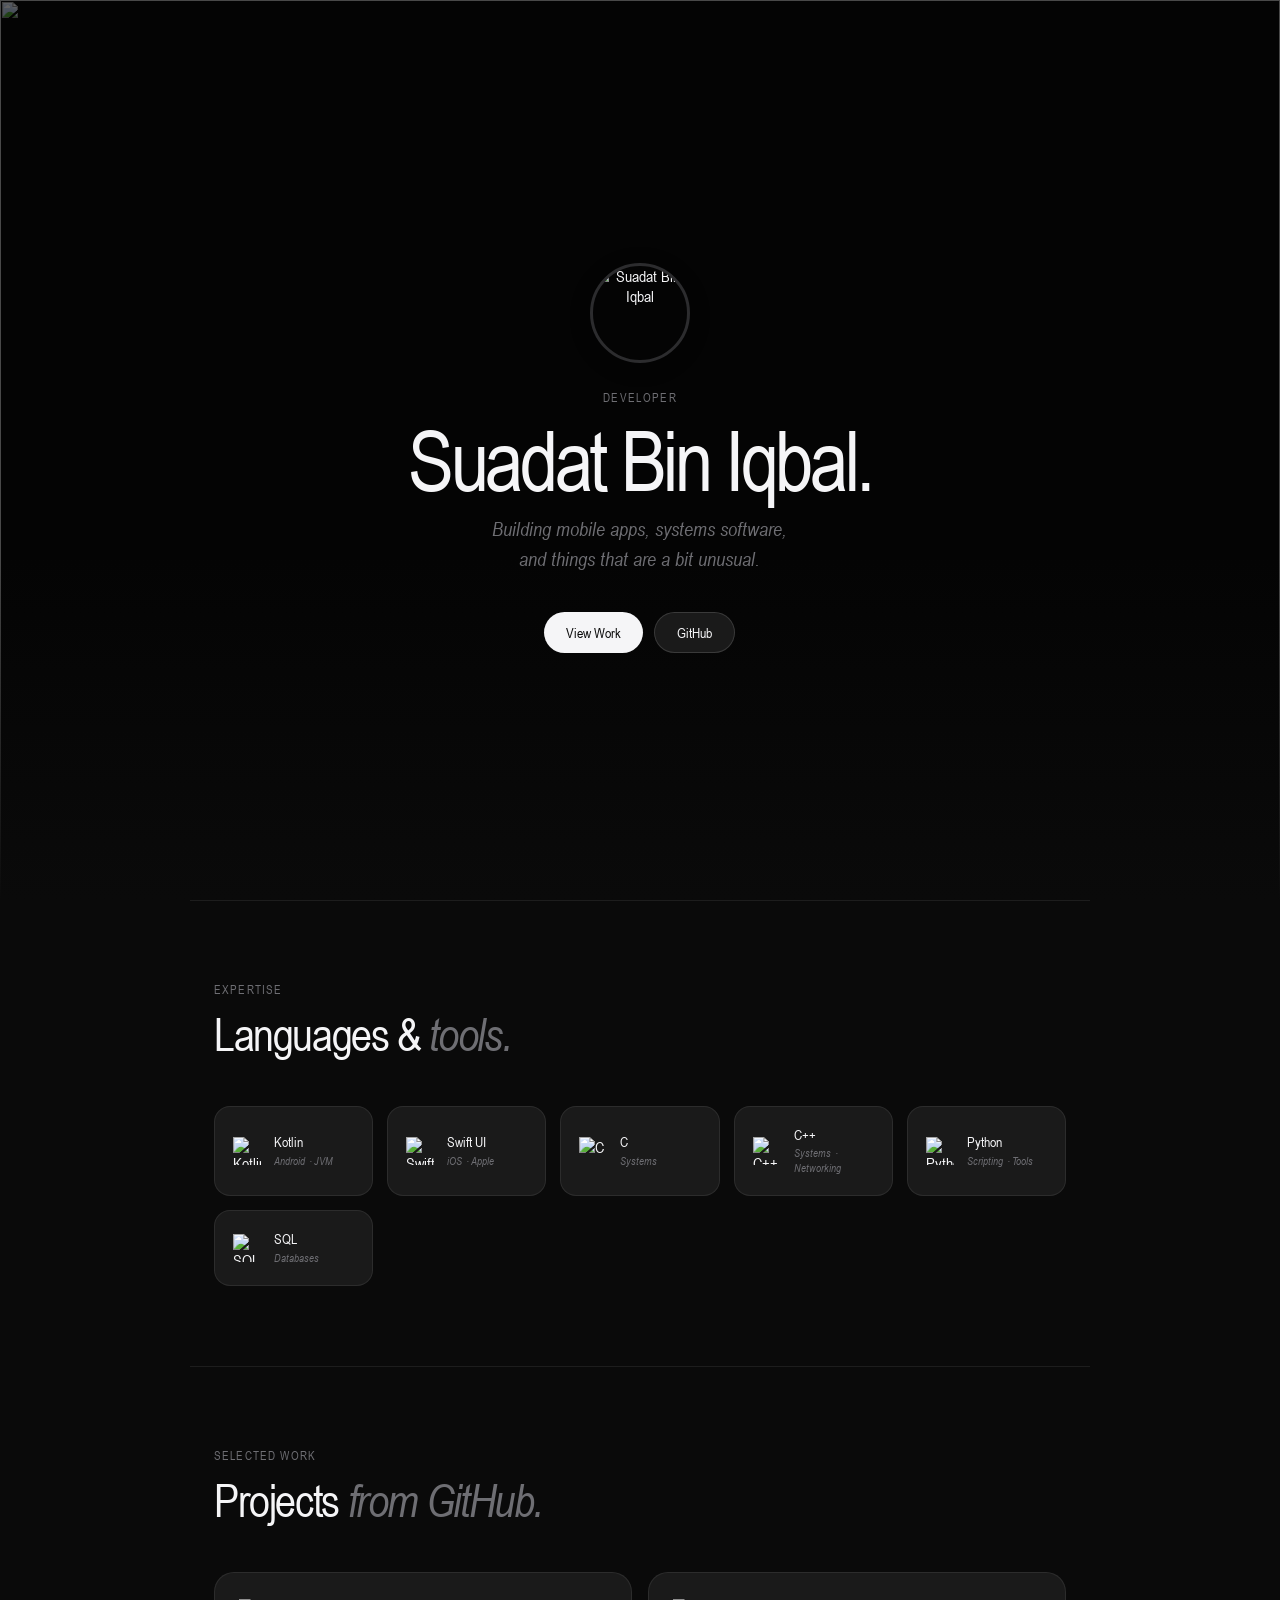
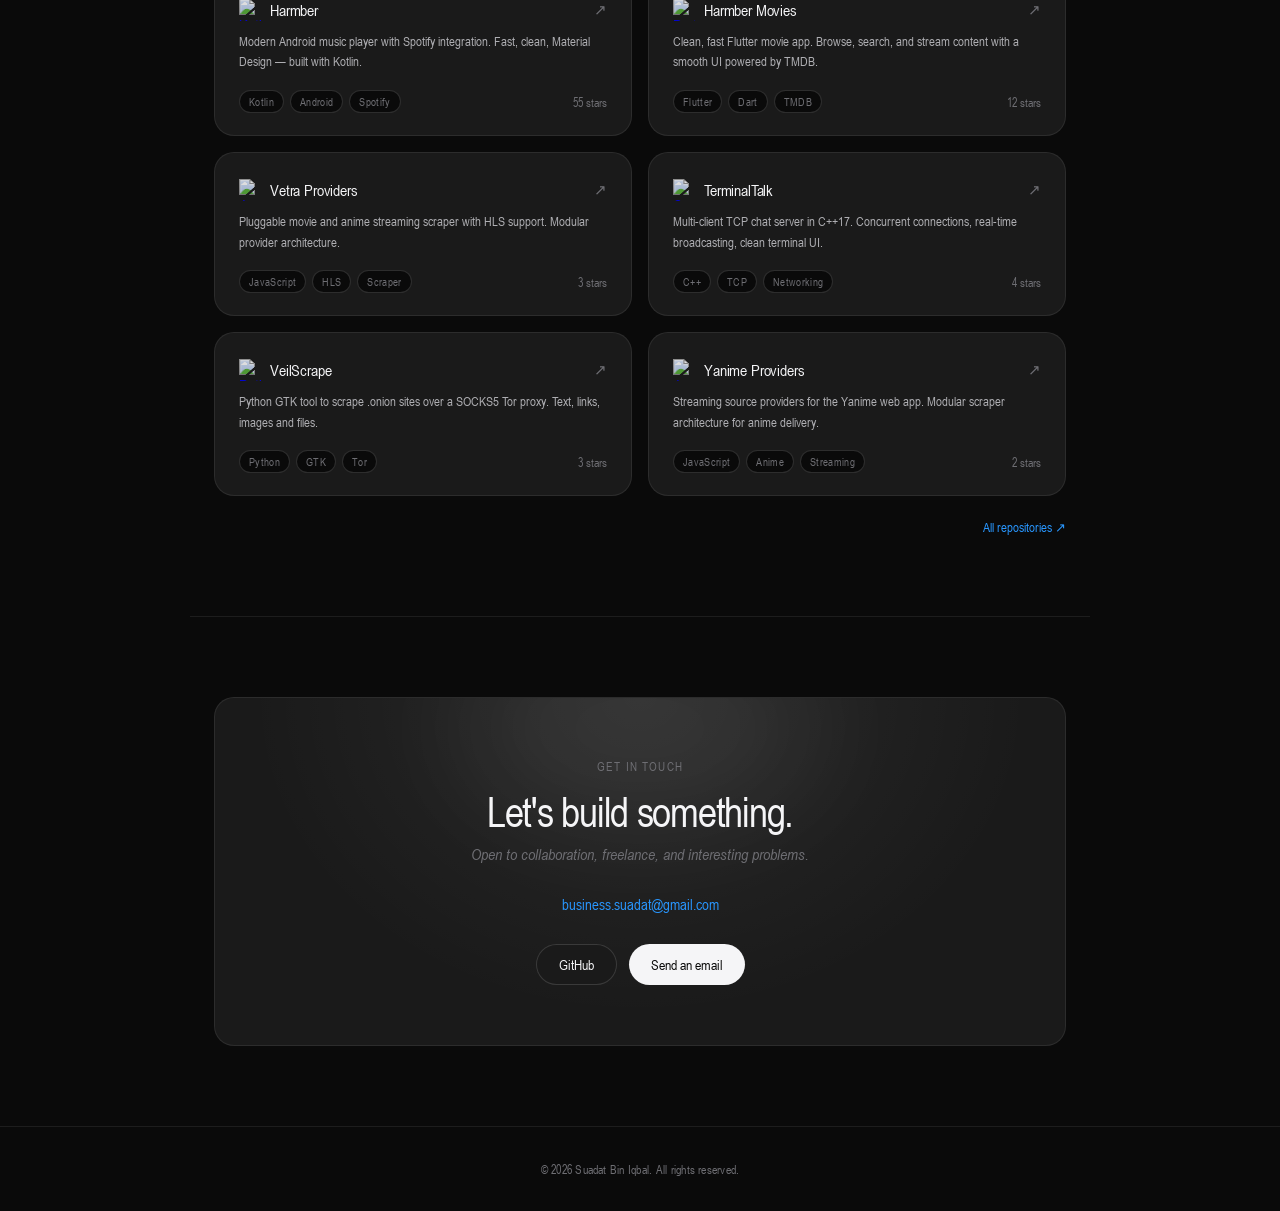
==== me.html @ 24aa3e07 "removed light theme" ====
<!DOCTYPE html>
<html lang="en">
<head>
<meta charset="UTF-8"/>
<meta name="viewport" content="width=device-width,initial-scale=1.0"/>
<title>Suadat Bin Iqbal — Developer</title>
<meta name="description" content="Suadat Bin Iqbal — Mobile and systems developer. Kotlin, SwiftUI, C, C++, Python, SQL."/>
<style>
@font-face {
  font-family: "Arial Narrow";
  src: url("font/arialnarrow.ttf") format("truetype");
  font-weight: 100 900;
  font-style: normal;
  font-display: swap;
}
@font-face {
  font-family: "Arial Narrow";
  src: url("font/arialnarrow_italic.ttf") format("truetype");
  font-weight: 100 900;
  font-style: italic;
  font-display: swap;
}
*,*::before,*::after{box-sizing:border-box;margin:0;padding:0}

/* ── DARK TOKENS — always dark ── */
:root{
  --hero-overlay:rgba(0,0,0,0.62);
  --bg:#0a0a0a;
  --bg2:#1c1c1e;
  --surface:#1a1a1a;
  --border:rgba(255,255,255,0.08);
  --border2:rgba(255,255,255,0.14);
  --text:#f5f5f7;
  --text2:#aeaeb2;
  --text3:#6e6e73;
  --blue:#2997ff;
  --shadow-card:0 2px 20px rgba(0,0,0,0.35);
  --glow-a:rgba(255,255,255,0.07);
  --glow-b:rgba(255,255,255,0.05);
  --glow-c:rgba(255,255,255,0.04);
  --avatar-ring:#2c2c2e;
  --matrix-color:rgba(255,255,255,0.04);
  --matrix-char:#f5f5f7;
  --term-bg:rgba(255,255,255,0.04);
  --term-border:rgba(255,255,255,0.10);
  --term-text:#f5f5f7;
  --term-green:#4ade80;
  --term-prompt:#2997ff;
}

html{scroll-behavior:smooth}
body{
  font-family:"Arial Narrow","Helvetica Neue",Helvetica;
  background:var(--bg);
  color:var(--text);
  -webkit-font-smoothing:antialiased;
  overflow-x:hidden;
  transition:background .3s,color .3s;
}
::selection{background:rgba(0,113,227,0.15)}

/* ── HERO ── */
.hero{
  min-height:100svh;
  display:flex;flex-direction:column;
  align-items:center;justify-content:center;
  padding:80px 24px 64px;
  position:relative;
  text-align:center;
}
/* scrim — tones the gif so text stays legible */
.hero::before{
  content:'';
  position:absolute;inset:0;z-index:1;
  background:var(--hero-overlay);
  pointer-events:none;
}
/* bottom fade — dissolves gif into page bg */
.hero::after{
  content:'';
  position:absolute;left:0;right:0;bottom:0;z-index:2;
  height:38%;
  background:linear-gradient(to bottom,transparent 0%,var(--bg) 100%);
  pointer-events:none;
}
.hero-gif{
  position:absolute;inset:0;z-index:0;
  width:100%;height:100%;object-fit:cover;
  pointer-events:none;
}

.hero-inner{position:relative;z-index:3}



/* avatar — no ring, just clean shadow */
.avatar{
  width:100px;height:100px;border-radius:50%;
  border:3px solid var(--avatar-ring);
  object-fit:cover;display:block;
  margin:0 auto 26px;
  box-shadow:0 4px 24px rgba(0,0,0,0.12);
  opacity:0;animation:fadeUp .55s .05s ease forwards;
}

.hero-eyebrow{
  font-size:11.5px;font-weight:500;
  letter-spacing:.12em;text-transform:uppercase;
  color:var(--text3);margin-bottom:14px;
  opacity:0;animation:fadeUp .55s .16s ease forwards;
}
.hero-name{
  font-size:clamp(46px,7.5vw,84px);
  font-weight:700;letter-spacing:-.04em;
  line-height:1.02;color:var(--text);margin-bottom:10px;
  opacity:0;animation:fadeUp .55s .26s ease forwards;
}
.hero-sub{
  font-size:clamp(15px,2.2vw,20px);
  font-weight:300;font-style:italic;
  color:var(--text3);line-height:1.5;margin-bottom:38px;
  opacity:0;animation:fadeUp .55s .36s ease forwards;
}
.hero-btns{
  display:flex;gap:11px;flex-wrap:wrap;justify-content:center;
  opacity:0;animation:fadeUp .55s .46s ease forwards;
}
.btn{
  display:inline-flex;align-items:center;gap:7px;
  padding:11px 22px;border-radius:980px;
  font-size:14px;font-weight:500;font-family:inherit;
  text-decoration:none;border:none;cursor:pointer;
  transition:transform .2s,box-shadow .2s,background .2s,color .2s;
}
.btn-dark{background:var(--text);color:var(--bg)}
.btn-dark:hover{transform:translateY(-2px);box-shadow:0 10px 32px rgba(0,0,0,0.2)}
.btn-light{background:var(--surface);color:var(--text);border:1.5px solid var(--border2)}
.btn-light:hover{background:var(--bg2);transform:translateY(-2px);box-shadow:var(--shadow-card)}

/* ── SECTION ── */
.section{padding:80px 24px;max-width:900px;margin:0 auto}
.sec-label{font-size:11.5px;font-weight:500;letter-spacing:.1em;text-transform:uppercase;color:var(--text3);margin-bottom:13px}
.sec-title{font-size:clamp(28px,4.5vw,46px);font-weight:700;letter-spacing:-.03em;line-height:1.08;margin-bottom:46px;color:var(--text)}
.sec-title em{font-style:italic;font-weight:300;color:var(--text3)}
.divider{height:1px;background:var(--border);max-width:900px;margin:0 auto}

/* ── SKILL CARDS ── */
.skills-grid{display:grid;grid-template-columns:repeat(auto-fill,minmax(148px,1fr));gap:14px}
.skill-card{
  background:var(--surface);
  border:1.5px solid var(--border);
  border-radius:16px;padding:20px 18px;
  display:flex;align-items:center;gap:13px;
  transition:transform .25s,box-shadow .25s,border-color .25s;
  cursor:default;position:relative;overflow:hidden;
}
.skill-card::before{
  content:'';position:absolute;inset:0;
  opacity:0;transition:opacity .3s;border-radius:inherit;
}
.skill-card:hover{transform:translateY(-4px);border-color:transparent}
.skill-card:hover::before{opacity:1}
.sk-kotlin:hover{box-shadow:0 14px 44px rgba(110,63,243,.22)}
.sk-kotlin::before{background:linear-gradient(135deg,rgba(110,63,243,.07),rgba(233,30,140,.05))}
.sk-swift:hover{box-shadow:0 14px 44px rgba(255,107,43,.22)}
.sk-swift::before{background:linear-gradient(135deg,rgba(255,107,43,.07),rgba(233,30,140,.05))}
.sk-c:hover{box-shadow:0 14px 44px rgba(0,113,227,.2)}
.sk-c::before{background:linear-gradient(135deg,rgba(0,113,227,.07),rgba(48,209,88,.05))}
.sk-cpp:hover{box-shadow:0 14px 44px rgba(0,113,227,.2)}
.sk-cpp::before{background:linear-gradient(135deg,rgba(0,113,227,.07),rgba(110,63,243,.05))}
.sk-python:hover{box-shadow:0 14px 44px rgba(48,209,88,.2)}
.sk-python::before{background:linear-gradient(135deg,rgba(48,209,88,.07),rgba(0,113,227,.05))}
.sk-sql:hover{box-shadow:0 14px 44px rgba(255,107,43,.2)}
.sk-sql::before{background:linear-gradient(135deg,rgba(255,107,43,.07),rgba(48,209,88,.05))}
.skill-logo{width:28px;height:28px;flex-shrink:0;position:relative;z-index:1}
.skill-info{position:relative;z-index:1}
.skill-name{font-size:14px;font-weight:600;color:var(--text);line-height:1.2}
.skill-type{font-size:11px;font-style:italic;color:var(--text3);margin-top:2px}

/* ── PROJECT CARDS ── */
.projects-grid{display:grid;grid-template-columns:repeat(auto-fill,minmax(280px,1fr));gap:16px}
.proj-card{
  background:var(--surface);
  border:1.5px solid var(--border);
  border-radius:20px;padding:26px 24px 22px;
  text-decoration:none;
  display:flex;flex-direction:column;
  position:relative;overflow:hidden;
  transition:transform .25s,box-shadow .25s,border-color .25s;
}
.proj-card::before{
  content:'';position:absolute;inset:0;
  opacity:0;transition:opacity .35s;border-radius:inherit;
}
.proj-card:hover{transform:translateY(-5px);border-color:transparent}
.proj-card:hover::before{opacity:1}

.pc-harmber::before{background:linear-gradient(145deg,rgba(110,63,243,.07),rgba(233,30,140,.05))}
.pc-harmber:hover{box-shadow:0 22px 64px rgba(110,63,243,.2)}
.pc-movies::before{background:linear-gradient(145deg,rgba(255,107,43,.07),rgba(233,30,140,.05))}
.pc-movies:hover{box-shadow:0 22px 64px rgba(255,107,43,.2)}
.pc-vetra::before{background:linear-gradient(145deg,rgba(0,113,227,.07),rgba(48,209,88,.05))}
.pc-vetra:hover{box-shadow:0 22px 64px rgba(0,113,227,.2)}
.pc-tcp::before{background:linear-gradient(145deg,rgba(0,113,227,.07),rgba(110,63,243,.05))}
.pc-tcp:hover{box-shadow:0 22px 64px rgba(0,113,227,.2)}
.pc-veil::before{background:linear-gradient(145deg,rgba(48,209,88,.07),rgba(0,113,227,.05))}
.pc-veil:hover{box-shadow:0 22px 64px rgba(48,209,88,.2)}
.pc-yanime::before{background:linear-gradient(145deg,rgba(255,107,43,.07),rgba(110,63,243,.05))}
.pc-yanime:hover{box-shadow:0 22px 64px rgba(255,107,43,.2)}

.proj-top{display:flex;align-items:flex-start;justify-content:space-between;margin-bottom:10px;position:relative;z-index:1}
.proj-lang-logo{width:22px;height:22px;flex-shrink:0;margin-right:9px;opacity:.85}
.proj-title-row{display:flex;align-items:center}
.proj-title{font-size:15.5px;font-weight:600;color:var(--text);letter-spacing:-.01em}
.proj-arrow{font-size:15px;color:var(--text3);transition:transform .2s,color .2s;flex-shrink:0}
.proj-card:hover .proj-arrow{transform:translate(3px,-3px);color:var(--text)}
.proj-desc{font-size:13px;font-weight:300;color:var(--text2);line-height:1.58;margin-bottom:18px;flex:1;position:relative;z-index:1}
.proj-footer{display:flex;align-items:center;justify-content:space-between;position:relative;z-index:1}
.proj-tags{display:flex;gap:6px;flex-wrap:wrap}
.tag{font-size:11px;font-weight:400;letter-spacing:.03em;color:var(--text3);background:var(--bg);border:1px solid var(--border2);padding:3px 9px;border-radius:980px}
.proj-stars{font-size:12px;color:var(--text3);white-space:nowrap}

/* ── CONTACT ── */
.contact-card{
  background:var(--surface);border:1.5px solid var(--border);
  border-radius:20px;padding:60px 48px;text-align:center;
  position:relative;overflow:hidden;
}
.contact-card::before{
  content:'';position:absolute;inset:0;
  background:radial-gradient(ellipse at 50% 0%,var(--glow-a) 0%,transparent 65%);
  pointer-events:none;
}
.contact-glow{
  position:absolute;width:360px;height:180px;border-radius:50%;
  background:var(--glow-a);filter:blur(60px);
  top:-60px;left:50%;transform:translateX(-50%);pointer-events:none;
}
.contact-label{font-size:11.5px;font-weight:500;letter-spacing:.1em;text-transform:uppercase;color:var(--text3);margin-bottom:13px;position:relative;z-index:1}
.contact-title{font-size:clamp(26px,4vw,42px);font-weight:700;letter-spacing:-.03em;color:var(--text);margin-bottom:8px;position:relative;z-index:1}
.contact-italic{font-size:16px;font-weight:300;font-style:italic;color:var(--text3);margin-bottom:30px;position:relative;z-index:1}
.contact-email{font-size:15px;font-weight:400;color:var(--blue);text-decoration:none;display:block;margin-bottom:30px;transition:opacity .2s;position:relative;z-index:1}
.contact-email:hover{opacity:.6}
.contact-btns{display:flex;gap:12px;justify-content:center;position:relative;z-index:1}

footer{text-align:center;padding:34px 24px;font-size:12px;color:var(--text3);border-top:1px solid var(--border);letter-spacing:.02em}

/* ── REVEAL ── */
.reveal{opacity:0;transform:translateY(20px);transition:opacity .6s cubic-bezier(.25,.1,.25,1),transform .6s cubic-bezier(.25,.1,.25,1)}
.reveal.visible{opacity:1;transform:none}
.stagger .reveal:nth-child(1){transition-delay:.04s}
.stagger .reveal:nth-child(2){transition-delay:.09s}
.stagger .reveal:nth-child(3){transition-delay:.14s}
.stagger .reveal:nth-child(4){transition-delay:.19s}
.stagger .reveal:nth-child(5){transition-delay:.24s}
.stagger .reveal:nth-child(6){transition-delay:.29s}

@keyframes fadeUp{to{opacity:1;transform:none}}

@media(max-width:600px){
  .section{padding:64px 20px}
  .contact-card{padding:40px 22px}
  .projects-grid{grid-template-columns:1fr}
  .contact-btns{flex-direction:column;align-items:center}
}
</style>
</head>
<body>

<!-- HERO -->
<div class="hero">
  <img class="hero-gif" src="https://media0.giphy.com/media/v1.Y2lkPTc5MGI3NjExM2t1Y3RqM2JiMjh0cnIxN2o1cW01Yjk3ODlrZ2t6emhkdW40ODR0NCZlcD12MV9pbnRlcm5hbF9naWZfYnlfaWQmY3Q9Zw/fUpvkRuLKE4xMBJLvH/giphy.gif" alt="" aria-hidden="true" referrerpolicy="no-referrer"/>
  <div class="hero-inner">
    <img class="avatar" src="https://avatars.githubusercontent.com/u/230374423?v=4" alt="Suadat Bin Iqbal"/>
    <p class="hero-eyebrow">Developer</p>
    <h1 class="hero-name">Suadat Bin Iqbal.</h1>
    <p class="hero-sub">Building mobile apps, systems software,<br><em>and things that are a bit unusual.</em></p>

    <div class="hero-btns">
      <a href="#projects" class="btn btn-dark">View Work</a>
      <a href="https://github.com/suadatbiniqbal" target="_blank" rel="noopener" class="btn btn-light">GitHub</a>
    </div>
  </div>
</div>

<div class="divider"></div>

<!-- SKILLS -->
<section class="section" id="skills">
  <p class="sec-label reveal">Expertise</p>
  <h2 class="sec-title reveal">Languages &amp; <em>tools.</em></h2>
  <div class="skills-grid stagger">

    <div class="skill-card sk-kotlin reveal">
      <img class="skill-logo" src="https://cdn.jsdelivr.net/gh/devicons/devicon@latest/icons/kotlin/kotlin-original.svg" alt="Kotlin"/>
      <div class="skill-info">
        <div class="skill-name">Kotlin</div>
        <div class="skill-type">Android · JVM</div>
      </div>
    </div>

    <div class="skill-card sk-swift reveal">
      <img class="skill-logo" src="https://cdn.jsdelivr.net/gh/devicons/devicon@latest/icons/swift/swift-original.svg" alt="Swift"/>
      <div class="skill-info">
        <div class="skill-name">Swift UI</div>
        <div class="skill-type">iOS · Apple</div>
      </div>
    </div>

    <div class="skill-card sk-c reveal">
      <img class="skill-logo" src="https://cdn.jsdelivr.net/gh/devicons/devicon@latest/icons/c/c-original.svg" alt="C"/>
      <div class="skill-info">
        <div class="skill-name">C</div>
        <div class="skill-type">Systems</div>
      </div>
    </div>

    <div class="skill-card sk-cpp reveal">
      <img class="skill-logo" src="https://cdn.jsdelivr.net/gh/devicons/devicon@latest/icons/cplusplus/cplusplus-original.svg" alt="C++"/>
      <div class="skill-info">
        <div class="skill-name">C++</div>
        <div class="skill-type">Systems · Networking</div>
      </div>
    </div>

    <div class="skill-card sk-python reveal">
      <img class="skill-logo" src="https://cdn.jsdelivr.net/gh/devicons/devicon@latest/icons/python/python-original.svg" alt="Python"/>
      <div class="skill-info">
        <div class="skill-name">Python</div>
        <div class="skill-type">Scripting · Tools</div>
      </div>
    </div>

    <div class="skill-card sk-sql reveal">
      <img class="skill-logo" src="https://cdn.jsdelivr.net/gh/devicons/devicon@latest/icons/postgresql/postgresql-original.svg" alt="SQL"/>
      <div class="skill-info">
        <div class="skill-name">SQL</div>
        <div class="skill-type">Databases</div>
      </div>
    </div>

  </div>
</section>

<div class="divider"></div>

<!-- PROJECTS -->
<section class="section" id="projects">
  <p class="sec-label reveal">Selected Work</p>
  <h2 class="sec-title reveal">Projects <em>from GitHub.</em></h2>
  <div class="projects-grid stagger">

    <a class="proj-card pc-harmber reveal" href="https://github.com/suadatbiniqbal/harmber" target="_blank" rel="noopener">
      <div class="proj-top">
        <div class="proj-title-row">
          <img class="proj-lang-logo" src="https://cdn.jsdelivr.net/gh/devicons/devicon@latest/icons/kotlin/kotlin-original.svg" alt="Kotlin"/>
          <div class="proj-title">Harmber</div>
        </div>
        <span class="proj-arrow">&#8599;</span>
      </div>
      <p class="proj-desc">Modern Android music player with Spotify integration. Fast, clean, Material Design — built with Kotlin.</p>
      <div class="proj-footer">
        <div class="proj-tags"><span class="tag">Kotlin</span><span class="tag">Android</span><span class="tag">Spotify</span></div>
        <span class="proj-stars">55 stars</span>
      </div>
    </a>

    <a class="proj-card pc-movies reveal" href="https://github.com/suadatbiniqbal/harmbermovies" target="_blank" rel="noopener">
      <div class="proj-top">
        <div class="proj-title-row">
          <img class="proj-lang-logo" src="https://cdn.jsdelivr.net/gh/devicons/devicon@latest/icons/dart/dart-original.svg" alt="Dart"/>
          <div class="proj-title">Harmber Movies</div>
        </div>
        <span class="proj-arrow">&#8599;</span>
      </div>
      <p class="proj-desc">Clean, fast Flutter movie app. Browse, search, and stream content with a smooth UI powered by TMDB.</p>
      <div class="proj-footer">
        <div class="proj-tags"><span class="tag">Flutter</span><span class="tag">Dart</span><span class="tag">TMDB</span></div>
        <span class="proj-stars">12 stars</span>
      </div>
    </a>

    <a class="proj-card pc-vetra reveal" href="https://github.com/suadatbiniqbal/vetra-providers" target="_blank" rel="noopener">
      <div class="proj-top">
        <div class="proj-title-row">
          <img class="proj-lang-logo" src="https://cdn.jsdelivr.net/gh/devicons/devicon@latest/icons/javascript/javascript-original.svg" alt="JavaScript"/>
          <div class="proj-title">Vetra Providers</div>
        </div>
        <span class="proj-arrow">&#8599;</span>
      </div>
      <p class="proj-desc">Pluggable movie and anime streaming scraper with HLS support. Modular provider architecture.</p>
      <div class="proj-footer">
        <div class="proj-tags"><span class="tag">JavaScript</span><span class="tag">HLS</span><span class="tag">Scraper</span></div>
        <span class="proj-stars">3 stars</span>
      </div>
    </a>

    <a class="proj-card pc-tcp reveal" href="https://github.com/suadatbiniqbal/TerminalTalk-TCP-Server" target="_blank" rel="noopener">
      <div class="proj-top">
        <div class="proj-title-row">
          <img class="proj-lang-logo" src="https://cdn.jsdelivr.net/gh/devicons/devicon@latest/icons/cplusplus/cplusplus-original.svg" alt="C++"/>
          <div class="proj-title">TerminalTalk</div>
        </div>
        <span class="proj-arrow">&#8599;</span>
      </div>
      <p class="proj-desc">Multi-client TCP chat server in C++17. Concurrent connections, real-time broadcasting, clean terminal UI.</p>
      <div class="proj-footer">
        <div class="proj-tags"><span class="tag">C++</span><span class="tag">TCP</span><span class="tag">Networking</span></div>
        <span class="proj-stars">4 stars</span>
      </div>
    </a>

    <a class="proj-card pc-veil reveal" href="https://github.com/suadatbiniqbal/VeilScrape" target="_blank" rel="noopener">
      <div class="proj-top">
        <div class="proj-title-row">
          <img class="proj-lang-logo" src="https://cdn.jsdelivr.net/gh/devicons/devicon@latest/icons/python/python-original.svg" alt="Python"/>
          <div class="proj-title">VeilScrape</div>
        </div>
        <span class="proj-arrow">&#8599;</span>
      </div>
      <p class="proj-desc">Python GTK tool to scrape .onion sites over a SOCKS5 Tor proxy. Text, links, images and files.</p>
      <div class="proj-footer">
        <div class="proj-tags"><span class="tag">Python</span><span class="tag">GTK</span><span class="tag">Tor</span></div>
        <span class="proj-stars">3 stars</span>
      </div>
    </a>

    <a class="proj-card pc-yanime reveal" href="https://github.com/suadatbiniqbal/yanime-providers" target="_blank" rel="noopener">
      <div class="proj-top">
        <div class="proj-title-row">
          <img class="proj-lang-logo" src="https://cdn.jsdelivr.net/gh/devicons/devicon@latest/icons/javascript/javascript-original.svg" alt="JavaScript"/>
          <div class="proj-title">Yanime Providers</div>
        </div>
        <span class="proj-arrow">&#8599;</span>
      </div>
      <p class="proj-desc">Streaming source providers for the Yanime web app. Modular scraper architecture for anime delivery.</p>
      <div class="proj-footer">
        <div class="proj-tags"><span class="tag">JavaScript</span><span class="tag">Anime</span><span class="tag">Streaming</span></div>
        <span class="proj-stars">2 stars</span>
      </div>
    </a>

  </div>
  <div style="margin-top:20px;text-align:right">
    <a href="https://github.com/suadatbiniqbal" target="_blank" rel="noopener"
       style="font-size:13px;font-weight:400;color:var(--blue);text-decoration:none;transition:opacity .2s"
       onmouseover="this.style.opacity=.6" onmouseout="this.style.opacity=1">
      All repositories &#8599;
    </a>
  </div>
</section>

<div class="divider"></div>

<!-- CONTACT -->
<section class="section" id="contact">
  <div class="contact-card reveal">
    <div class="contact-glow"></div>
    <p class="contact-label">Get in touch</p>
    <h2 class="contact-title">Let's build something.</h2>
    <p class="contact-italic">Open to collaboration, freelance, and interesting problems.</p>
    <a href="mailto:business.suadat@gmail.com" class="contact-email">business.suadat@gmail.com</a>
    <div class="contact-btns">
      <a href="https://github.com/suadatbiniqbal" target="_blank" rel="noopener" class="btn btn-light">GitHub</a>
      <a href="mailto:business.suadat@gmail.com" class="btn btn-dark">Send an email</a>
    </div>
  </div>
</section>

<footer>&copy; 2026 Suadat Bin Iqbal. All rights reserved.</footer>

<script>
// ── Scroll reveal
const obs=new IntersectionObserver(e=>{e.forEach(e=>e.isIntersecting&&e.target.classList.add('visible'))},{threshold:.1,rootMargin:'0px 0px -28px 0px'});
document.querySelectorAll('.reveal').forEach(el=>obs.observe(el));




</script>
</body>
</html>
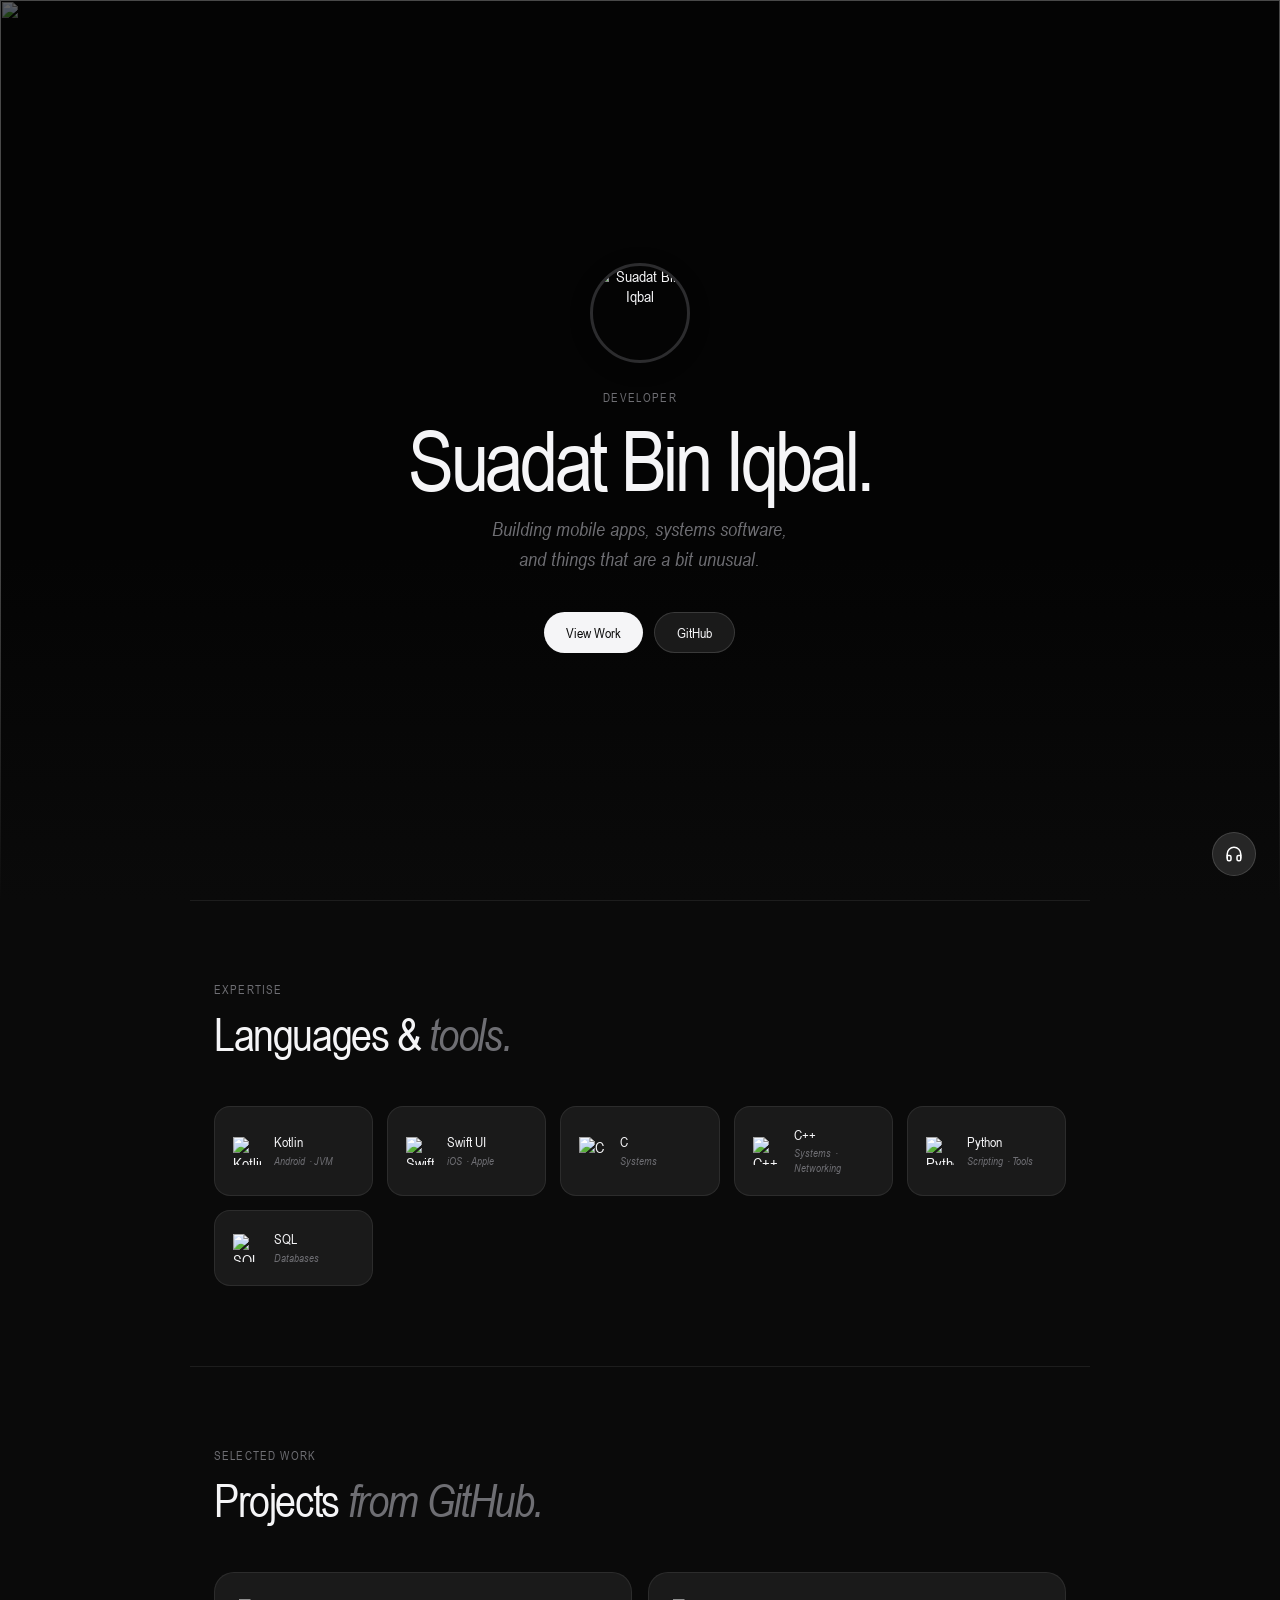
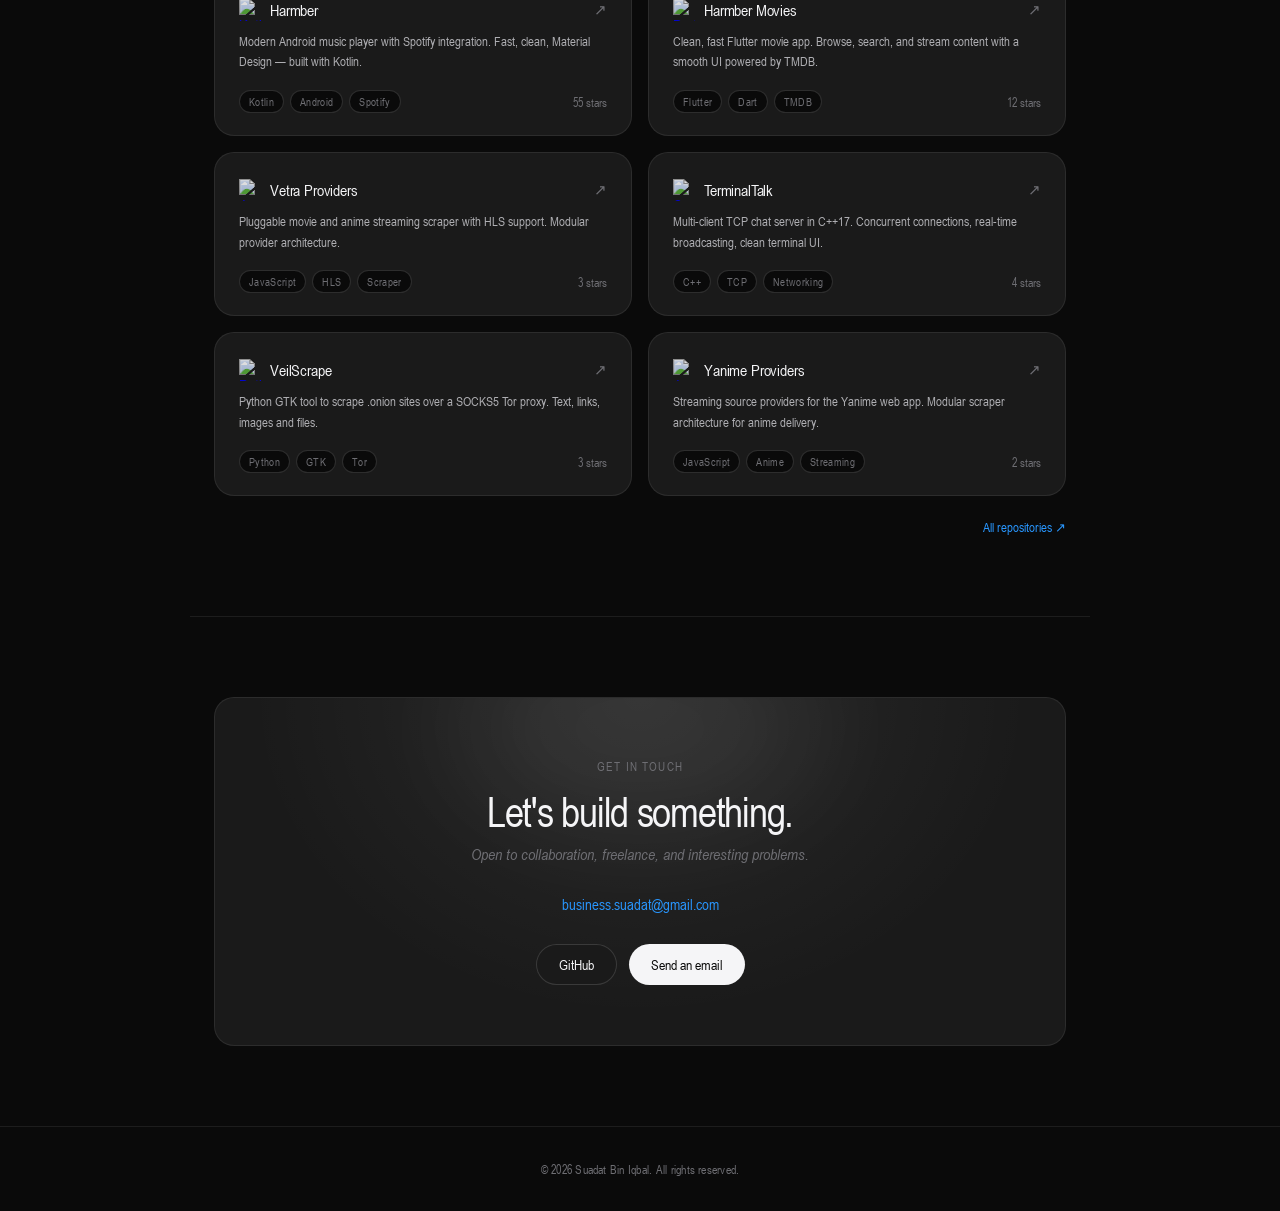
==== commit 3b0215be: "feat: ambient rain + traffic + traffic light beep sounds on me.html" ====
--- a/me.html
+++ b/me.html
@@ -263,13 +263,36 @@
   .projects-grid{grid-template-columns:1fr}
   .contact-btns{flex-direction:column;align-items:center}
 }
+
+/* ── AMBIENT SOUND TOGGLE ── */
+#amb-btn{
+  position:fixed;bottom:24px;right:24px;z-index:9999;
+  width:44px;height:44px;border-radius:50%;
+  background:rgba(255,255,255,0.07);
+  border:1px solid rgba(255,255,255,0.14);
+  backdrop-filter:blur(16px);
+  -webkit-backdrop-filter:blur(16px);
+  display:flex;align-items:center;justify-content:center;
+  cursor:pointer;transition:background .2s,transform .2s;
+  color:rgba(255,255,255,0.55);
+}
+#amb-btn:hover{background:rgba(255,255,255,0.13);transform:scale(1.1)}
+#amb-btn.active{color:#fff;background:rgba(255,255,255,0.12)}
+#amb-btn svg{width:18px;height:18px;flex-shrink:0}
+#amb-tooltip{
+  position:fixed;bottom:76px;right:24px;z-index:9998;
+  font-size:11px;letter-spacing:.04em;
+  color:rgba(255,255,255,0.45);white-space:nowrap;
+  pointer-events:none;opacity:0;transition:opacity .3s;
+}
+#amb-tooltip.show{opacity:1}
 </style>
 </head>
 <body>
 
 <!-- HERO -->
 <div class="hero">
-  <img class="hero-gif" src="https://media0.giphy.com/media/v1.Y2lkPTc5MGI3NjExM2t1Y3RqM2JiMjh0cnIxN2o1cW01Yjk3ODlrZ2t6emhkdW40ODR0NCZlcD12MV9pbnRlcm5hbF9naWZfYnlfaWQmY3Q9Zw/fUpvkRuLKE4xMBJLvH/giphy.gif" alt="" aria-hidden="true" referrerpolicy="no-referrer"/>
+  <img class="hero-gif" src="https://media2.giphy.com/media/v1.Y2lkPTc5MGI3NjExajdjeDU3M2trY29paTQyYTF1M2xuY2VtMmcxYTV1bTlzZ2dzb3JvdCZlcD12MV9pbnRlcm5hbF9naWZfYnlfaWQmY3Q9Zw/2seKKLp1n0sEeJLYTK/giphy.gif" alt="" aria-hidden="true" referrerpolicy="no-referrer"/>
   <div class="hero-inner">
     <img class="avatar" src="https://avatars.githubusercontent.com/u/230374423?v=4" alt="Suadat Bin Iqbal"/>
     <p class="hero-eyebrow">Developer</p>
@@ -474,9 +497,141 @@
 const obs=new IntersectionObserver(e=>{e.forEach(e=>e.isIntersecting&&e.target.classList.add('visible'))},{threshold:.1,rootMargin:'0px 0px -28px 0px'});
 document.querySelectorAll('.reveal').forEach(el=>obs.observe(el));
 
-
-
-
+// ── Ambient Sound Engine ──────────────────────────────────────────────────────
+(function(){
+  let ctx, rainGain, trafficGain, beepGain;
+  let running = false;
+  let started = false;
+
+  function buildAudio(){
+    if(started) return;
+    started = true;
+    ctx = new (window.AudioContext || window.webkitAudioContext)();
+
+    // ── Rain: white noise through bandpass filter ──
+    const RAIN_BUF = ctx.sampleRate * 2;
+    const rainBuf  = ctx.createBuffer(1, RAIN_BUF, ctx.sampleRate);
+    const rainData = rainBuf.getChannelData(0);
+    for(let i=0;i<RAIN_BUF;i++) rainData[i] = Math.random()*2-1;
+    function loopRain(){
+      const src = ctx.createBufferSource();
+      src.buffer = rainBuf;
+      src.loop   = true;
+      const lp   = ctx.createBiquadFilter();
+      lp.type    = 'bandpass';
+      lp.frequency.value = 1200;
+      lp.Q.value = 0.4;
+      rainGain   = ctx.createGain();
+      rainGain.gain.value = 0.28;
+      src.connect(lp);
+      lp.connect(rainGain);
+      rainGain.connect(ctx.destination);
+      src.start();
+    }
+    loopRain();
+
+    // ── Traffic rumble: low noise + LFO swell ──
+    const T_BUF  = ctx.sampleRate * 4;
+    const tBuf   = ctx.createBuffer(1, T_BUF, ctx.sampleRate);
+    const tData  = tBuf.getChannelData(0);
+    for(let i=0;i<T_BUF;i++) tData[i] = Math.random()*2-1;
+    const tSrc   = ctx.createBufferSource();
+    tSrc.buffer  = tBuf;
+    tSrc.loop    = true;
+    const tlp    = ctx.createBiquadFilter();
+    tlp.type     = 'lowpass';
+    tlp.frequency.value = 180;
+    const lfo    = ctx.createOscillator();
+    lfo.frequency.value = 0.06;
+    const lfoG   = ctx.createGain();
+    lfoG.gain.value = 0.09;
+    trafficGain  = ctx.createGain();
+    trafficGain.gain.value = 0.18;
+    lfo.connect(lfoG);
+    lfoG.connect(trafficGain.gain);
+    tSrc.connect(tlp);
+    tlp.connect(trafficGain);
+    trafficGain.connect(ctx.destination);
+    tSrc.start();
+    lfo.start();
+
+    // ── Traffic light beep: 880 Hz tone every ~2.8s ──
+    beepGain = ctx.createGain();
+    beepGain.gain.value = 0;
+    beepGain.connect(ctx.destination);
+    const beepOsc = ctx.createOscillator();
+    beepOsc.type  = 'sine';
+    beepOsc.frequency.value = 880;
+    beepOsc.connect(beepGain);
+    beepOsc.start();
+    function doBeep(){
+      if(!running) return;
+      const now = ctx.currentTime;
+      beepGain.gain.cancelScheduledValues(now);
+      beepGain.gain.setValueAtTime(0, now);
+      beepGain.gain.linearRampToValueAtTime(0.09, now+0.02);
+      beepGain.gain.linearRampToValueAtTime(0, now+0.14);
+      // double-beep (traffic light pattern)
+      beepGain.gain.setValueAtTime(0, now+0.22);
+      beepGain.gain.linearRampToValueAtTime(0.09, now+0.24);
+      beepGain.gain.linearRampToValueAtTime(0, now+0.38);
+      setTimeout(doBeep, 2800 + Math.random()*600);
+    }
+    setTimeout(doBeep, 1200);
+
+    running = true;
+  }
+
+  function setRunning(on){
+    if(!started) buildAudio();
+    running = on;
+    if(!ctx) return;
+    if(on){
+      ctx.resume();
+      if(rainGain)    rainGain.gain.setTargetAtTime(0.28, ctx.currentTime, 0.5);
+      if(trafficGain) trafficGain.gain.setTargetAtTime(0.18, ctx.currentTime, 0.5);
+    } else {
+      if(rainGain)    rainGain.gain.setTargetAtTime(0, ctx.currentTime, 0.4);
+      if(trafficGain) trafficGain.gain.setTargetAtTime(0, ctx.currentTime, 0.4);
+      if(beepGain)    beepGain.gain.setTargetAtTime(0, ctx.currentTime, 0.1);
+    }
+  }
+
+  // Button
+  const btn  = document.createElement('button');
+  btn.id     = 'amb-btn';
+  btn.setAttribute('aria-label','Toggle ambient sounds');
+  btn.innerHTML = `<svg viewBox="0 0 24 24" fill="none" stroke="currentColor" stroke-width="2" id="amb-icon">
+    <path d="M3 18v-6a9 9 0 0 1 18 0v6"/>
+    <path d="M21 19a2 2 0 0 1-2 2h-1a2 2 0 0 1-2-2v-3a2 2 0 0 1 2-2h3z"/>
+    <path d="M3 19a2 2 0 0 0 2 2h1a2 2 0 0 0 2-2v-3a2 2 0 0 0-2-2H3z"/>
+  </svg>`;
+  const tip  = document.createElement('div');
+  tip.id     = 'amb-tooltip';
+  tip.textContent = 'Ambient sounds';
+  document.body.appendChild(tip);
+  document.body.appendChild(btn);
+
+  btn.addEventListener('mouseenter',()=>tip.classList.add('show'));
+  btn.addEventListener('mouseleave',()=>tip.classList.remove('show'));
+
+  btn.addEventListener('click',()=>{
+    const on = !running;
+    setRunning(on);
+    btn.classList.toggle('active', on);
+    tip.textContent = on ? 'Sounds on' : 'Sounds off';
+  });
+
+  // Auto-start on first interaction
+  function firstInteraction(){
+    setRunning(true);
+    btn.classList.add('active');
+    tip.textContent = 'Sounds on';
+    ['click','scroll','keydown','touchstart'].forEach(e=>document.removeEventListener(e,firstInteraction));
+  }
+  ['click','scroll','keydown','touchstart'].forEach(e=>document.addEventListener(e,firstInteraction,{once:true,passive:true}));
+
+})();
 </script>
 </body>
 </html>
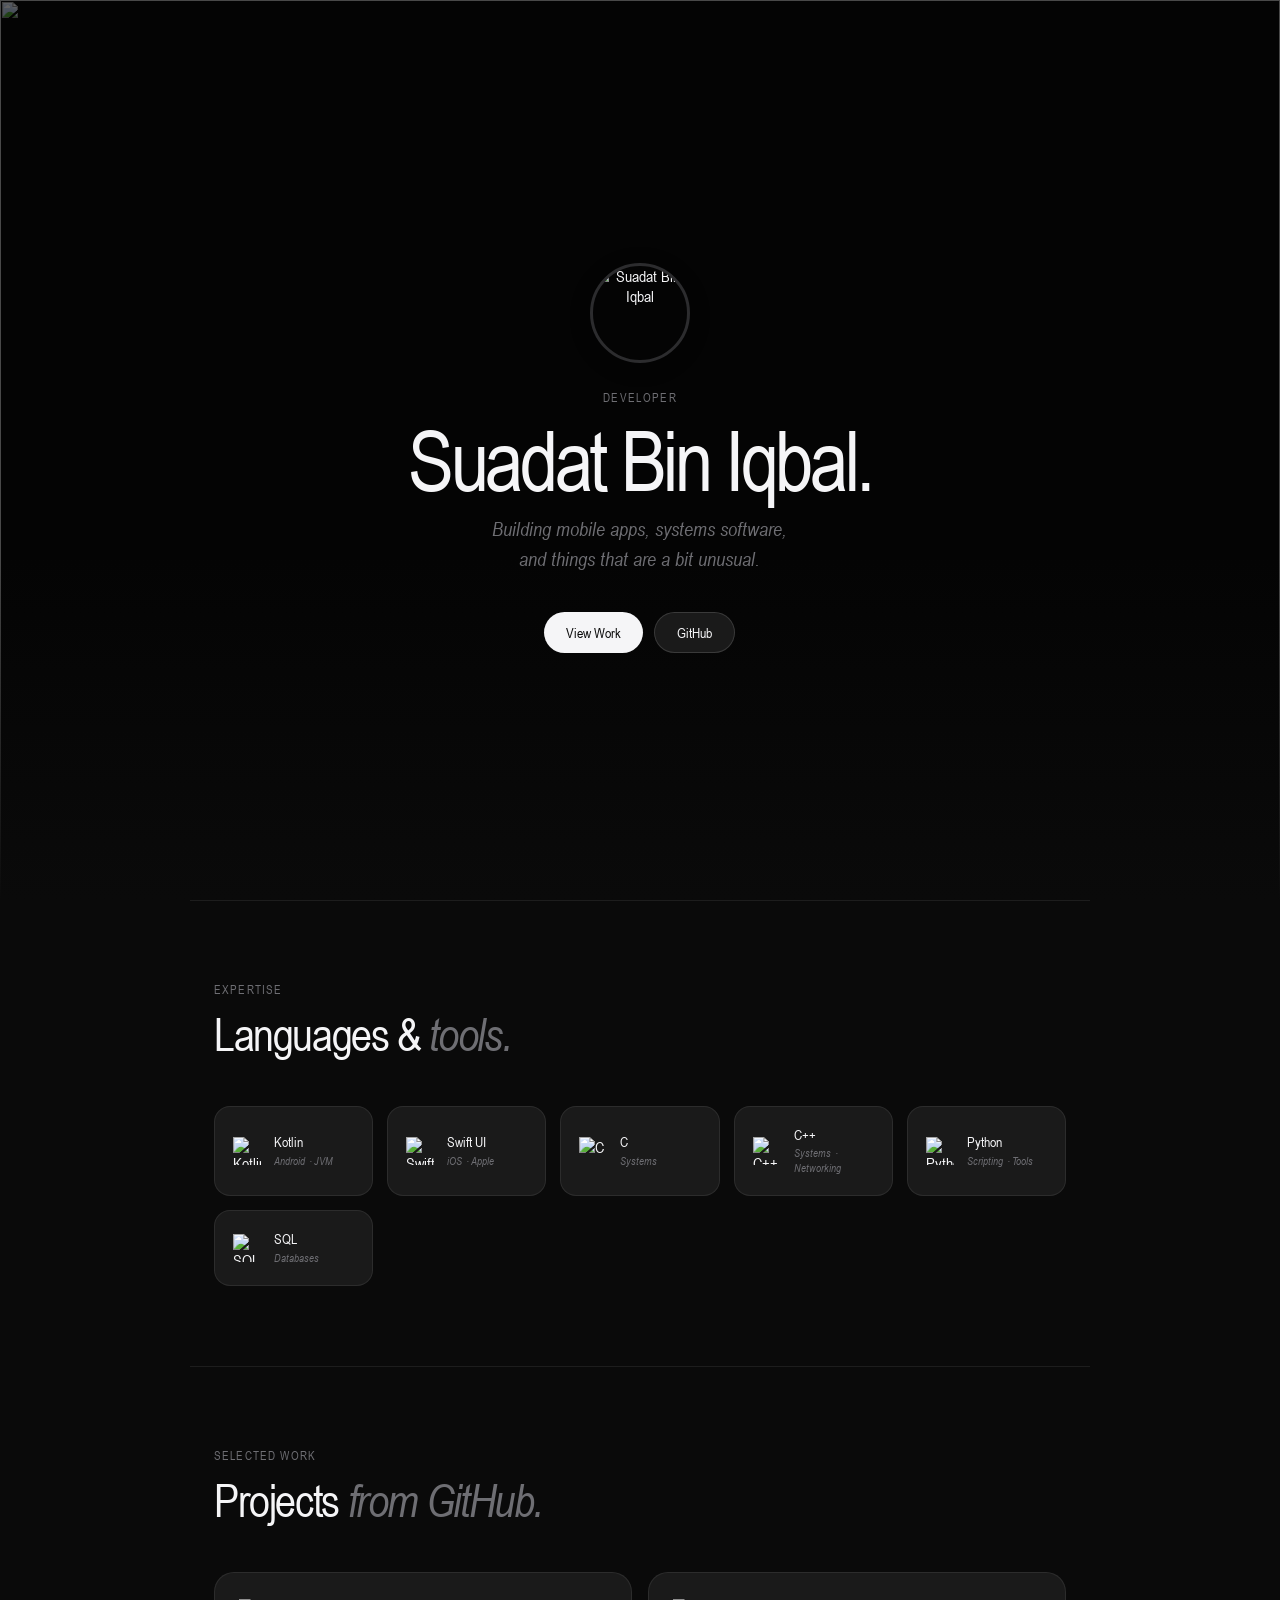
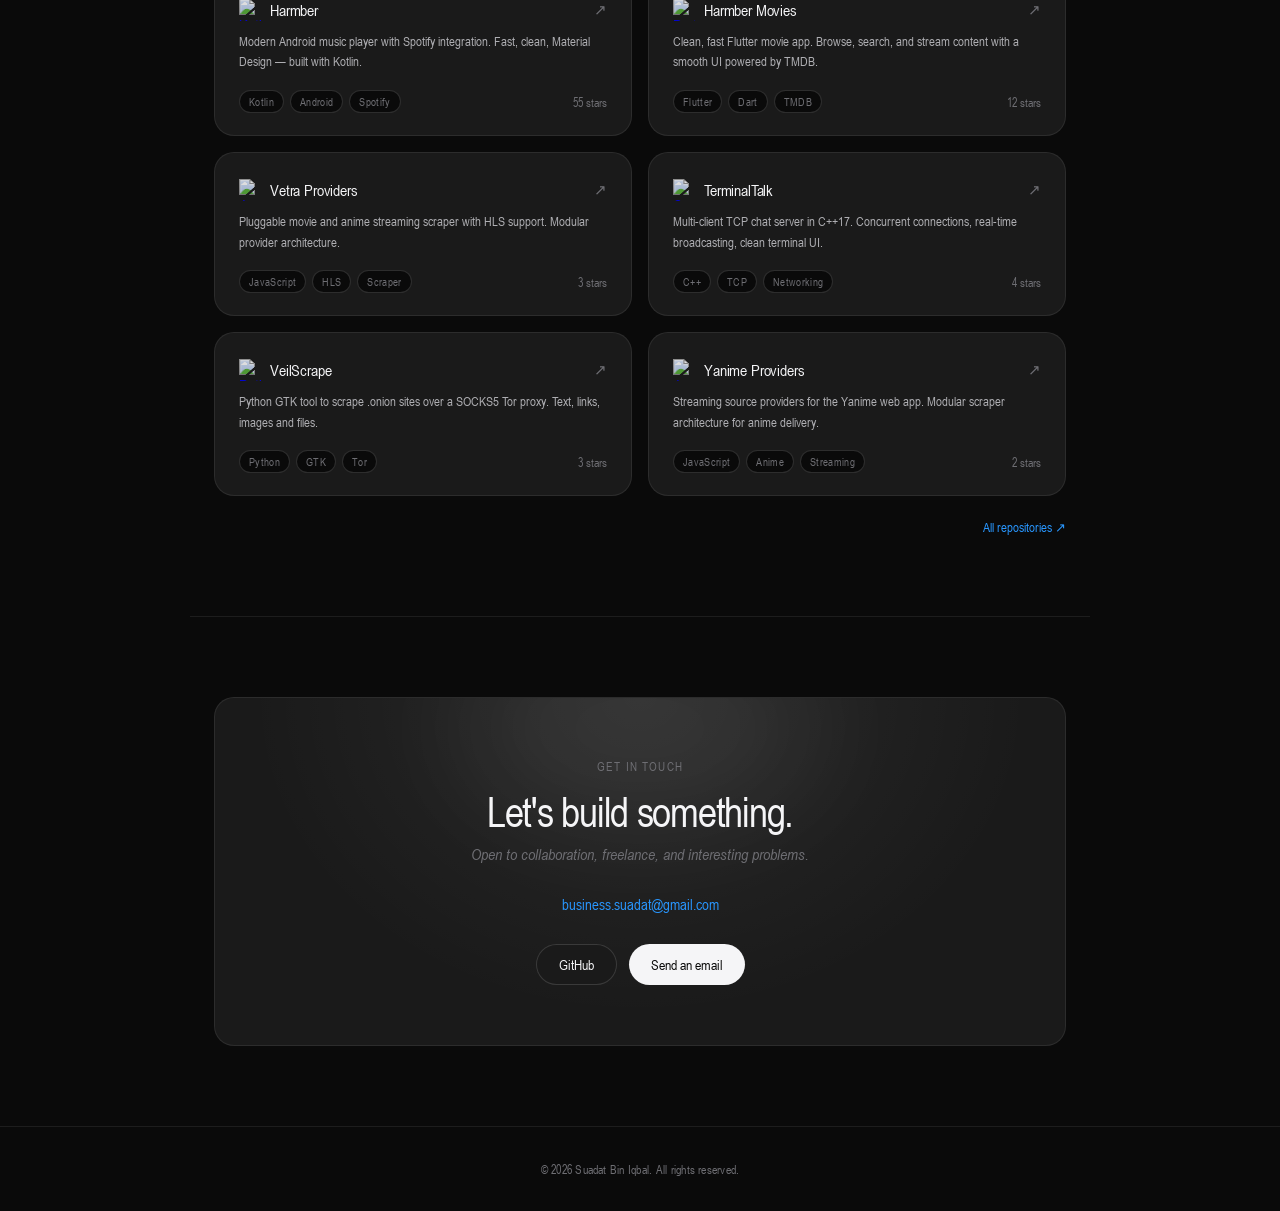
==== commit 58e40ac6: "fix: clean audio engine rewrite — light rain, rain fades on scroll, no toggle" ====
--- a/me.html
+++ b/me.html
@@ -264,28 +264,6 @@
   .contact-btns{flex-direction:column;align-items:center}
 }
 
-/* ── AMBIENT SOUND TOGGLE ── */
-#amb-btn{
-  position:fixed;bottom:24px;right:24px;z-index:9999;
-  width:44px;height:44px;border-radius:50%;
-  background:rgba(255,255,255,0.07);
-  border:1px solid rgba(255,255,255,0.14);
-  backdrop-filter:blur(16px);
-  -webkit-backdrop-filter:blur(16px);
-  display:flex;align-items:center;justify-content:center;
-  cursor:pointer;transition:background .2s,transform .2s;
-  color:rgba(255,255,255,0.55);
-}
-#amb-btn:hover{background:rgba(255,255,255,0.13);transform:scale(1.1)}
-#amb-btn.active{color:#fff;background:rgba(255,255,255,0.12)}
-#amb-btn svg{width:18px;height:18px;flex-shrink:0}
-#amb-tooltip{
-  position:fixed;bottom:76px;right:24px;z-index:9998;
-  font-size:11px;letter-spacing:.04em;
-  color:rgba(255,255,255,0.45);white-space:nowrap;
-  pointer-events:none;opacity:0;transition:opacity .3s;
-}
-#amb-tooltip.show{opacity:1}
 </style>
 </head>
 <body>
@@ -494,142 +472,139 @@
 
 <script>
 // ── Scroll reveal
-const obs=new IntersectionObserver(e=>{e.forEach(e=>e.isIntersecting&&e.target.classList.add('visible'))},{threshold:.1,rootMargin:'0px 0px -28px 0px'});
-document.querySelectorAll('.reveal').forEach(el=>obs.observe(el));
-
-// ── Ambient Sound Engine ──────────────────────────────────────────────────────
+const obs=new IntersectionObserver(e=>{e.forEach(e=>e.isIntersecting&&e.target.classList.add("visible"))},{threshold:.1,rootMargin:"0px 0px -28px 0px"});
+document.querySelectorAll(".reveal").forEach(el=>obs.observe(el));
+
+// ── Ambient Sound Engine
 (function(){
-  let ctx, rainGain, trafficGain, beepGain;
+  let ctx, rainGainNode;
   let running = false;
   let started = false;
 
+  function makeNoise(sec){
+    const len=ctx.sampleRate*sec;
+    const buf=ctx.createBuffer(2,len,ctx.sampleRate);
+    for(let c=0;c<2;c++){const d=buf.getChannelData(c);for(let i=0;i<len;i++)d[i]=Math.random()*2-1;}
+    return buf;
+  }
+  function noiseSrc(buf){const s=ctx.createBufferSource();s.buffer=buf;s.loop=true;return s;}
+
+  // RAIN — light drizzle
+  function buildRain(dest){
+    rainGainNode=ctx.createGain(); rainGainNode.gain.value=0.18; rainGainNode.connect(dest);
+    const noise=makeNoise(4);
+    // Layer 1: high hiss 5-8 kHz (mist/leaves)
+    const s1=noiseSrc(noise);
+    const f1=ctx.createBiquadFilter();f1.type="bandpass";f1.frequency.value=6500;f1.Q.value=0.9;
+    const g1=ctx.createGain();g1.gain.value=0.28;
+    s1.connect(f1);f1.connect(g1);g1.connect(rainGainNode);s1.start();
+    // Layer 2: soft mid patter 2-3 kHz (light drops)
+    const s2=noiseSrc(noise);
+    const f2=ctx.createBiquadFilter();f2.type="bandpass";f2.frequency.value=2400;f2.Q.value=0.6;
+    const g2=ctx.createGain();g2.gain.value=0.14;
+    s2.connect(f2);f2.connect(g2);g2.connect(rainGainNode);s2.start();
+    // Slow gentle flutter (light drizzle feel)
+    const lfo=ctx.createOscillator();lfo.frequency.value=2.5;
+    const lfoG=ctx.createGain();lfoG.gain.value=0.03;
+    lfo.connect(lfoG);lfoG.connect(rainGainNode.gain);lfo.start();
+  }
+
+  // TRAFFIC — busy street
+  function buildTraffic(dest){
+    const traf=ctx.createGain();traf.gain.value=0.5;traf.connect(dest);
+    const noise=makeNoise(6);
+    // City hum base
+    const sh=noiseSrc(noise);
+    const fh=ctx.createBiquadFilter();fh.type="lowpass";fh.frequency.value=220;
+    const gh=ctx.createGain();gh.gain.value=0.35;
+    sh.connect(fh);fh.connect(gh);gh.connect(traf);sh.start();
+    // Mid city wash
+    const sm=noiseSrc(noise);
+    const fm=ctx.createBiquadFilter();fm.type="bandpass";fm.frequency.value=520;fm.Q.value=0.6;
+    const gm=ctx.createGain();gm.gain.value=0.22;
+    sm.connect(fm);fm.connect(gm);gm.connect(traf);sm.start();
+    // Stop-and-go swell
+    const sl=ctx.createOscillator();sl.frequency.value=0.04;
+    const slG=ctx.createGain();slG.gain.value=0.12;
+    sl.connect(slG);slG.connect(traf.gain);sl.start();
+    // Car passes (Doppler)
+    function carPass(){
+      if(!running){setTimeout(carPass,3000+Math.random()*4000);return;}
+      const scp=noiseSrc(noise),fcp=ctx.createBiquadFilter(),gcp=ctx.createGain(),pan=ctx.createStereoPanner();
+      fcp.type="bandpass";
+      const now=ctx.currentTime,dur=1.8+Math.random()*1.4;
+      fcp.frequency.setValueAtTime(900+Math.random()*400,now);
+      fcp.frequency.linearRampToValueAtTime(280+Math.random()*100,now+dur);
+      fcp.Q.value=1.2;
+      gcp.gain.setValueAtTime(0,now);
+      gcp.gain.linearRampToValueAtTime(0.38+Math.random()*0.18,now+dur*0.35);
+      gcp.gain.linearRampToValueAtTime(0,now+dur);
+      pan.pan.setValueAtTime(-0.8,now);pan.pan.linearRampToValueAtTime(0.8,now+dur);
+      scp.connect(fcp);fcp.connect(gcp);gcp.connect(pan);pan.connect(traf);
+      scp.start(now);scp.stop(now+dur+0.1);
+      setTimeout(carPass,2200+Math.random()*3800);
+    }
+    setTimeout(carPass,800);
+    // Horn honks
+    function horn(){
+      if(!running){setTimeout(horn,6000+Math.random()*9000);return;}
+      const now=ctx.currentTime,osc=ctx.createOscillator(),gh2=ctx.createGain();
+      osc.type="square";osc.frequency.value=440+Math.random()*55;
+      const hl=0.18+Math.random()*0.28;
+      gh2.gain.setValueAtTime(0,now);gh2.gain.linearRampToValueAtTime(0.07,now+0.03);
+      gh2.gain.setValueAtTime(0.07,now+hl);gh2.gain.linearRampToValueAtTime(0,now+hl+0.06);
+      if(Math.random()<0.4){gh2.gain.setValueAtTime(0,now+hl+0.14);gh2.gain.linearRampToValueAtTime(0.065,now+hl+0.17);gh2.gain.linearRampToValueAtTime(0,now+hl+0.38);}
+      osc.connect(gh2);gh2.connect(traf);osc.start(now);osc.stop(now+hl+0.6);
+      setTimeout(horn,6000+Math.random()*10000);
+    }
+    setTimeout(horn,3500);
+  }
+
+  // TRAFFIC LIGHT BEEP
+  function buildBeep(dest){
+    const bg=ctx.createGain();bg.gain.value=0;bg.connect(dest);
+    const osc=ctx.createOscillator();osc.type="sine";osc.frequency.value=880;
+    osc.connect(bg);osc.start();
+    function beep(){
+      if(!running){setTimeout(beep,3000);return;}
+      const now=ctx.currentTime;
+      bg.gain.cancelScheduledValues(now);
+      bg.gain.setValueAtTime(0,now);bg.gain.linearRampToValueAtTime(0.07,now+0.015);bg.gain.linearRampToValueAtTime(0,now+0.12);
+      bg.gain.setValueAtTime(0,now+0.19);bg.gain.linearRampToValueAtTime(0.07,now+0.205);bg.gain.linearRampToValueAtTime(0,now+0.32);
+      setTimeout(beep,2600+Math.random()*800);
+    }
+    setTimeout(beep,1000);
+  }
+
+  // Build & start
   function buildAudio(){
-    if(started) return;
-    started = true;
-    ctx = new (window.AudioContext || window.webkitAudioContext)();
-
-    // ── Rain: white noise through bandpass filter ──
-    const RAIN_BUF = ctx.sampleRate * 2;
-    const rainBuf  = ctx.createBuffer(1, RAIN_BUF, ctx.sampleRate);
-    const rainData = rainBuf.getChannelData(0);
-    for(let i=0;i<RAIN_BUF;i++) rainData[i] = Math.random()*2-1;
-    function loopRain(){
-      const src = ctx.createBufferSource();
-      src.buffer = rainBuf;
-      src.loop   = true;
-      const lp   = ctx.createBiquadFilter();
-      lp.type    = 'bandpass';
-      lp.frequency.value = 1200;
-      lp.Q.value = 0.4;
-      rainGain   = ctx.createGain();
-      rainGain.gain.value = 0.28;
-      src.connect(lp);
-      lp.connect(rainGain);
-      rainGain.connect(ctx.destination);
-      src.start();
-    }
-    loopRain();
-
-    // ── Traffic rumble: low noise + LFO swell ──
-    const T_BUF  = ctx.sampleRate * 4;
-    const tBuf   = ctx.createBuffer(1, T_BUF, ctx.sampleRate);
-    const tData  = tBuf.getChannelData(0);
-    for(let i=0;i<T_BUF;i++) tData[i] = Math.random()*2-1;
-    const tSrc   = ctx.createBufferSource();
-    tSrc.buffer  = tBuf;
-    tSrc.loop    = true;
-    const tlp    = ctx.createBiquadFilter();
-    tlp.type     = 'lowpass';
-    tlp.frequency.value = 180;
-    const lfo    = ctx.createOscillator();
-    lfo.frequency.value = 0.06;
-    const lfoG   = ctx.createGain();
-    lfoG.gain.value = 0.09;
-    trafficGain  = ctx.createGain();
-    trafficGain.gain.value = 0.18;
-    lfo.connect(lfoG);
-    lfoG.connect(trafficGain.gain);
-    tSrc.connect(tlp);
-    tlp.connect(trafficGain);
-    trafficGain.connect(ctx.destination);
-    tSrc.start();
-    lfo.start();
-
-    // ── Traffic light beep: 880 Hz tone every ~2.8s ──
-    beepGain = ctx.createGain();
-    beepGain.gain.value = 0;
-    beepGain.connect(ctx.destination);
-    const beepOsc = ctx.createOscillator();
-    beepOsc.type  = 'sine';
-    beepOsc.frequency.value = 880;
-    beepOsc.connect(beepGain);
-    beepOsc.start();
-    function doBeep(){
-      if(!running) return;
-      const now = ctx.currentTime;
-      beepGain.gain.cancelScheduledValues(now);
-      beepGain.gain.setValueAtTime(0, now);
-      beepGain.gain.linearRampToValueAtTime(0.09, now+0.02);
-      beepGain.gain.linearRampToValueAtTime(0, now+0.14);
-      // double-beep (traffic light pattern)
-      beepGain.gain.setValueAtTime(0, now+0.22);
-      beepGain.gain.linearRampToValueAtTime(0.09, now+0.24);
-      beepGain.gain.linearRampToValueAtTime(0, now+0.38);
-      setTimeout(doBeep, 2800 + Math.random()*600);
-    }
-    setTimeout(doBeep, 1200);
-
-    running = true;
-  }
-
-  function setRunning(on){
-    if(!started) buildAudio();
-    running = on;
-    if(!ctx) return;
-    if(on){
-      ctx.resume();
-      if(rainGain)    rainGain.gain.setTargetAtTime(0.28, ctx.currentTime, 0.5);
-      if(trafficGain) trafficGain.gain.setTargetAtTime(0.18, ctx.currentTime, 0.5);
-    } else {
-      if(rainGain)    rainGain.gain.setTargetAtTime(0, ctx.currentTime, 0.4);
-      if(trafficGain) trafficGain.gain.setTargetAtTime(0, ctx.currentTime, 0.4);
-      if(beepGain)    beepGain.gain.setTargetAtTime(0, ctx.currentTime, 0.1);
+    if(started)return;
+    started=true;
+    ctx=new(window.AudioContext||window.webkitAudioContext)();
+    const master=ctx.createGain();master.gain.value=1;master.connect(ctx.destination);
+    buildRain(master);
+    buildTraffic(master);
+    buildBeep(master);
+    running=true;
+
+    // Rain fades as hero scrolls out of view
+    const hero=document.querySelector(".hero");
+    if(hero&&rainGainNode){
+      const thresholds=[0,0.1,0.2,0.3,0.4,0.5,0.6,0.7,0.8,0.9,1];
+      new IntersectionObserver(entries=>{
+        const ratio=entries[0].intersectionRatio;
+        rainGainNode.gain.setTargetAtTime(0.18*ratio,ctx.currentTime,0.8);
+      },{threshold:thresholds}).observe(hero);
     }
   }
 
-  // Button
-  const btn  = document.createElement('button');
-  btn.id     = 'amb-btn';
-  btn.setAttribute('aria-label','Toggle ambient sounds');
-  btn.innerHTML = `<svg viewBox="0 0 24 24" fill="none" stroke="currentColor" stroke-width="2" id="amb-icon">
-    <path d="M3 18v-6a9 9 0 0 1 18 0v6"/>
-    <path d="M21 19a2 2 0 0 1-2 2h-1a2 2 0 0 1-2-2v-3a2 2 0 0 1 2-2h3z"/>
-    <path d="M3 19a2 2 0 0 0 2 2h1a2 2 0 0 0 2-2v-3a2 2 0 0 0-2-2H3z"/>
-  </svg>`;
-  const tip  = document.createElement('div');
-  tip.id     = 'amb-tooltip';
-  tip.textContent = 'Ambient sounds';
-  document.body.appendChild(tip);
-  document.body.appendChild(btn);
-
-  btn.addEventListener('mouseenter',()=>tip.classList.add('show'));
-  btn.addEventListener('mouseleave',()=>tip.classList.remove('show'));
-
-  btn.addEventListener('click',()=>{
-    const on = !running;
-    setRunning(on);
-    btn.classList.toggle('active', on);
-    tip.textContent = on ? 'Sounds on' : 'Sounds off';
-  });
-
-  // Auto-start on first interaction
-  function firstInteraction(){
-    setRunning(true);
-    btn.classList.add('active');
-    tip.textContent = 'Sounds on';
-    ['click','scroll','keydown','touchstart'].forEach(e=>document.removeEventListener(e,firstInteraction));
+  function start(){
+    if(started)return;
+    buildAudio();
+    ctx.resume();
   }
-  ['click','scroll','keydown','touchstart'].forEach(e=>document.addEventListener(e,firstInteraction,{once:true,passive:true}));
+  ["click","scroll","keydown","touchstart","mousemove"]
+    .forEach(e=>document.addEventListener(e,start,{once:true,passive:true}));
 
 })();
 </script>
